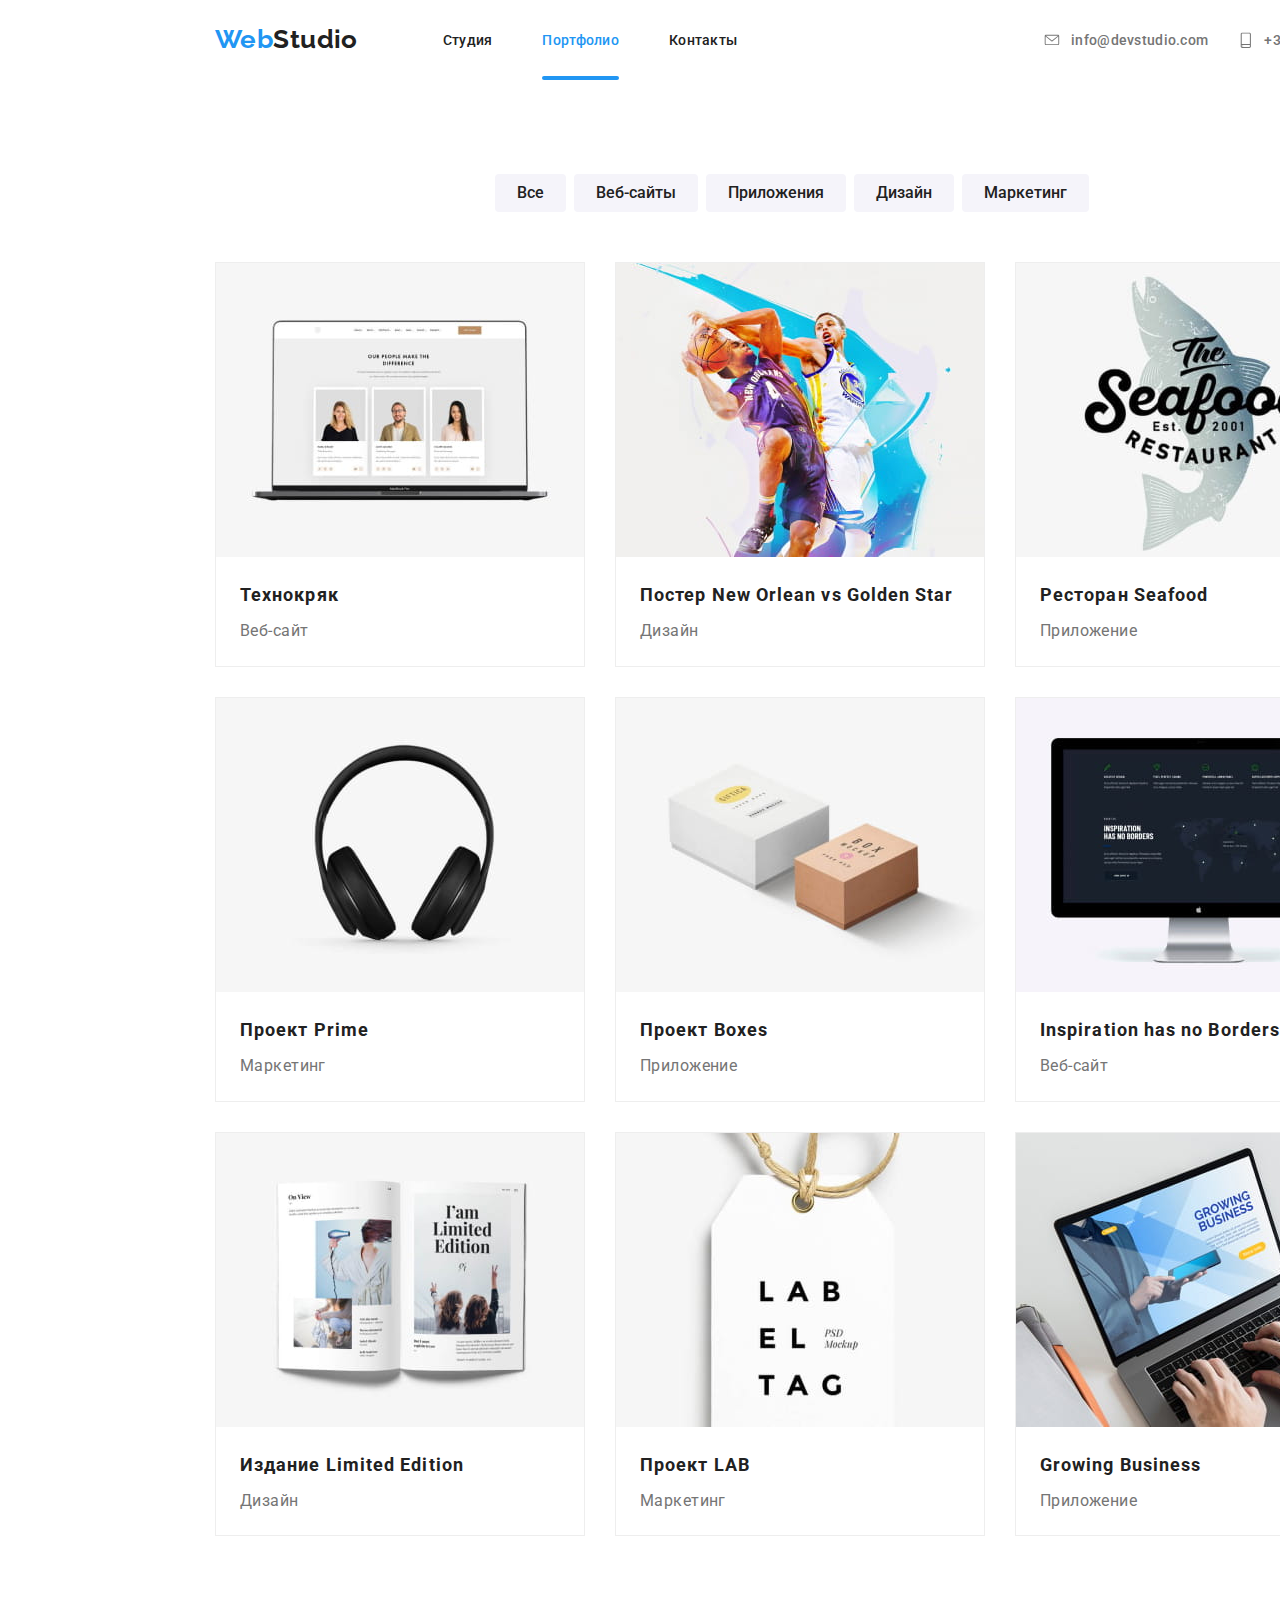
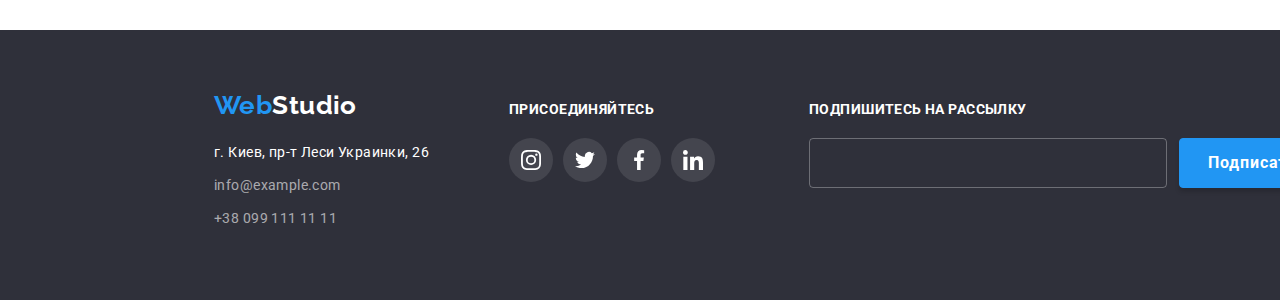
==== portfolio.html @ ddf5b438 "Create files" ====
<!DOCTYPE html>
<html lang="ru">
  
  <head>
    <meta charset="UTF-8" />
    <meta name="viewport" content="width=device-width, initial-scale=1.0" />
    <meta name="description" content="Web development"/>
    <title>Портфолио</title>        
    <link href="https://fonts.googleapis.com/css2?family=Raleway:wght@400;700&family=Roboto:ital,wght@0,100;0,400;0,500;0,700;1,100;1,900&display=swap" rel="stylesheet"/> 
    <link rel="stylesheet" href="https://cdnjs.cloudflare.com/ajax/libs/modern-normalize/0.7.0/modern-normalize.min.css"/>
    <link rel="stylesheet" href="./css/styles.css"/>
  </head>
  
  <body>   
    
    <!--шапка сайта-->
    <section class="section section-bott">

      <div class="conteiner head-cont">

        <header>

          <nav class="nav-flex">
            <a href="./index.html" class="logo link"><span class="web-color">Web</span>Studio</a>
            
            <ul class="nav list">
              <li class="item"><a href="./index.html" class="nav-link link">Студия</a></li>
              <li class="item"><a href="./portfolio.html" class="nav-link link current">Портфолио</a></li>
              <li class="item"><a href="./contacts.html" class="nav-link link">Контакты</a></li>
            </ul>
            
            <ul class="auth list">     

              <li class="item">                       
                <a href="mailto:info@devstudio.com" class="auth-link link">
                  <svg class="icon-envelope" width="18px" height="16px">
                    <use href="./images/sprite.svg#icon-envelope"></use>
                  </svg> 
                  info@devstudio.com
                </a>
              </li>
  
              <li class="item">                   
                <a href="tel:380961111111" class="auth-link link">
                  <svg class="icon-smartphone" width="16px" height="16px">
                    <use href="./images/sprite.svg#icon-smartphone"></use>
                  </svg> 
                  +38 096 111 11 11
                </a>
              </li>

            </ul>

          </nav>

        </header>

      </div>     
       
    </section>

    <!--main-->
    <main>

      <!--секция Наши работы-->
      <section class="section section-top">

        <div class="conteiner">

          <h1 class="is-hidden">Портфолио</h1>

          <ul class="list menu">
            <li class="menu-item"><button type="button" class="real-button"> Все</button></li> 
            <li class="menu-item"><button type="button" class="real-button"> Веб-сайты</button></li>
            <li class="menu-item"><button type="button" class="real-button"> Приложения</button></li>
            <li class="menu-item"><button type="button" class="real-button"> Дизайн</button></li>
            <li class="menu-item"><button type="button" class="real-button"> Маркетинг</button></li>
          </ul>

          <ul class="work list">
            
            <li class="work-item ">              
              <a href="" class="link">
                <div class="work-img tehno">
                  <div class="backdrop">                  
                    <p class="work-text">Технокряк это современная площадка распространения коронавируса. Компании используют эту платформу для цифрового шпионажа и атак на защищённые сервера конкурентов.</p>              
                  </div> 
                </div>                
                <h2 class="work-title">Технокряк</h2>
                <p class="work-type">Веб-сайт</p>                               
              </a>     
            </li>                       

            <li class="work-item">
              <a href="" class="link">
                <div class="work-img poster">
                  <div class="backdrop ">
                    <p class="work-text">Технокряк это современная площадка распространения коронавируса. Компании используют эту платформу для цифрового шпионажа и атак на защищённые сервера конкурентов.</p>
                  </div> 
                </div>               
                <h2 class="work-title">Постер <span lang="en">New Orlean vs Golden Star</span> </h2>
                <p class="work-type">Дизайн</p>  
              </a>
            </li>

            <li class="work-item">
              <a href="" class="link">
                <div class="work-img seafood">
                  <div class="backdrop">                  
                    <p class="work-text">Технокряк это современная площадка распространения коронавируса. Компании используют эту платформу для цифрового шпионажа и атак на защищённые сервера конкурентов.</p>
                  </div>
                </div>
                <h2 class="work-title">Ресторан <span lang="en">Seafood</span> </h2>
                <p class="work-type">Приложение</p>                
              </a>
            </li>

            <li class="work-item">
              <a href="" class="link">
                <div class="work-img headphones">
                  <div class="backdrop">
                    <p class="work-text">Технокряк это современная площадка распространения коронавируса. Компании используют эту платформу для цифрового шпионажа и атак на защищённые сервера конкурентов.</p>                                   
                  </div>
                </div>
                <h2 class="work-title">Проект <span lang="en">Prime</span> </h2>
                <p class="work-type">Маркетинг</p>                
              </a>
            </li>

            <li class="work-item">
              <a href="" class="link">
                <div class="work-img boxes">
                  <div class="backdrop">
                    <p class="work-text">Технокряк это современная площадка распространения коронавируса. Компании используют эту платформу для цифрового шпионажа и атак на защищённые сервера конкурентов.</p>
                  </div> 
                </div>
                <h2 class="work-title">Проект <span lang="en">Boxes</span> </h2>
                <p class="work-type">Приложение</p> 
              </a>
            </li>

            <li class="work-item">
              <a href="" class="link">
                <div class="work-img monitor">
                  <div class="backdrop">                  
                    <p class="work-text">Технокряк это современная площадка распространения коронавируса. Компании используют эту платформу для цифрового шпионажа и атак на защищённые сервера конкурентов.</p>
                  </div> 
                </div>
                <h2 lang="en" class="work-title">Inspiration has no Borders</h2>
                <p class="work-type">Веб-сайт</p>     
              </a>
            </li>

            <li class="work-item">
              <a href="" class="link">
                <div class="work-img magazine">
                  <div class="backdrop">                  
                    <p class="work-text">Технокряк это современная площадка распространения коронавируса. Компании используют эту платформу для цифрового шпионажа и атак на защищённые сервера конкурентов.</p>
                  </div> 
                </div>
                <h2 class="work-title">Издание <span lang="en">Limited Edition</span> </h2>
                <p class="work-type">Дизайн</p>                
              </a>
            </li>

            <li class="work-item">
              <a href="" class="link">
                <div class="work-img label">
                  <div class="backdrop">                  
                    <p class="work-text">Технокряк это современная площадка распространения коронавируса. Компании используют эту платформу для цифрового шпионажа и атак на защищённые сервера конкурентов.</p>
                  </div>
                </div>
                <h2 class="work-title">Проект <span lang="en">LAB</span> </h2>
                <p class="work-type">Маркетинг</p>                
              </a>
            </li>

            <li class="work-item">
              <a href="" class="link">
                <div class="work-img growing">
                  <div class="backdrop">                  
                    <p class="work-text">Технокряк это современная площадка распространения коронавируса. Компании используют эту платформу для цифрового шпионажа и атак на защищённые сервера конкурентов.</p>
                  </div>
                </div>
                <h2 lang="en" class="work-title">Growing Business</h2>
                <p class="work-type">Приложение</p>             
              </a>
            </li>

          </ul>

        </div>

      </section>

    </main>

    <!--Footer-->

    <section class="section section-footer">

      <div class="conteiner head-cont"> 

        <footer class="foot">

          <div class="logo-addr">
            <a href="./index.html" class="logo link"><span class="web-color">Web</span>Studio</a>
  
            <address> 
              <span class="addr">г. Киев, пр-т Леси Украинки, 26</span> <br>
              <a href="mailto:info@example.com" class="link">info@example.com</a> <br />
              <a href="tel:380991111111" class="link">+38 099 111 11 11</a>
            </address> 
          </div>
  
          <div>
            <b class="action-title">Присоединяйтесь</b>
            <!--нужно прописать ссылки переходов на соц. сети студии-->       
            <ul class="join list">         
              <li class="join-item">
                <a href="" class="social link" aria-label="ссылка на Instagram">
                  <svg width="20px" height="20px">                    
                    <use href="./images/sprite.svg#icon-instagram1"></use>                    
                  </svg>
                </a>
              </li>
              <li class="join-item">
                <a href="" class="link social" aria-label="ссылка на Twitter">
                  <svg width="20px" height="20px">                    
                    <use href="./images/sprite.svg#icon-twitter1"></use>                    
                  </svg>
                </a>
              </li>
              <li class="join-item">
                <a href="" class="link social" aria-label="ссылка на Facebook">
                  <svg width="20px" height="20px">                    
                    <use href="./images/sprite.svg#icon-facebook1"></use>                    
                  </svg>
                </a>
              </li>
              <li class="join-item">
                <a href="" class="link social" aria-label="ссылка на Linkedin">
                  <svg width="20px" height="20px">                    
                    <use href="./images/sprite.svg#icon-linkedin1"></use>                    
                  </svg>
                </a>
              </li>
            </ul>
          </div>
  
          <div class="sign">
            <b class="action-title">Подпишитесь на рассылку</b>
            <!--форма заполнения мейла-->            
            <div class="form-style">
              <span class="form"></span>
              <a href="" class="button secondary">Подписаться
                <svg class="button-plane" width="24px" height="24px">
                  <use href="./images/sprite.svg#icon-plane"></use>
                </svg>                
              </a>
            </div>
            
          </div>
  
        </footer>

      </div>      

    </section>

    <script src="./js/modal.js"></script>   
    </body>
  
  </html>
---- css/styles.css ----
/* цвет основного фона #FFFFFF */
/* вторичный цвет фона #F5F4FA */

/* цвет основного текста #757575 */
/* вторичный цвет текста #212121 */

/* белый #FFFFFF */
/* акцент #2196F3 */

:root {
    --primary-white-color: #FFFFFF;
    --secondary-bg-color: #F5F4FA;
    --bg-color: #2F303A;
    --title-text-color: #212121;
    --primary-text-color: #757575;
    --accent-color: #2196F3;
    --border-color: #AFB1B8;
    --cubic: cubic-bezier(0.4, 0, 0.2, 1);
}

/* подключен modern-normalize.css */
/* html {
    box-sizing: border-box;    
}

*, 
*::before, 
*::after {
    box-sizing: inherit;
} */

body {
    margin: 0;   

    background-color: var(--primary-white-color);
    color: var(--primary-text-color);

    font-family: Roboto, sans-serif;
    font-size: 14px;
    line-height: 1.7;
    letter-spacing: 0.03em;

    /* outline: 1px solid orange; */
}

/* Утилиты: сброс стилей */
.list {
    padding: 0;
    margin: 0;

    list-style: none;    
}

.link {
    text-decoration-line: none;    
}

.is-hidden {
    /* display: none; */
    position: absolute;
    width: 1px;
    height: 1px;
    margin: -1px;
    border: 0;
    padding: 0;
    clip: rect(0 0 0 0);
    overflow: hidden;
}

.size {
    padding: 0;
    margin: 0;
}

/* section */
.section {
    min-width: 1600px;
    margin-top: 0;
    margin-bottom: 0;

    padding-bottom: 94px; 
    
    margin-left: auto;
    margin-right: auto;
     
    /* background-color: lightblue; */
}

.section-bott {
    padding-bottom: 0; 
}

.section-top {
    padding-top: 94px;
}

.section .section-title {     
    margin-top: 0;
    margin-left: auto;
    margin-right: auto;
    margin-bottom: 50px;
       
    color: var(--title-text-color);

    font-weight: 700;
    font-size: 36px;
    line-height: 1.17;
    text-align: center;      
}

.conteiner {    
    margin-top: 0;
    margin-bottom: 0;
    margin-left: auto;
    margin-right: auto;  
   
    /* padding-left: 20px;
    padding-right: 20px; */
     
    width: 1170px;
    
    /* outline: 1px solid crimson; */
}

.head-cont {
    width: 1600px;
}

/* шапка сайта */

/* логотип */

.logo {
    color: var(--title-text-color);
    font-family: Raleway, sans-serif;
  
    font-weight: 700;
    font-size: 26px;
    line-height: 1.2;    
    /* cursor: pointer; */
}
.web-color {
    color: var(--accent-color);
}

/* .logo:hover,
.logo:focus {
    color: var(--accent-color);
} */

/* навигация nav */

.nav-flex {
    display: flex;
    
    margin-left: 215px;
    margin-right: 215px;

    align-items: center;
}

.nav {
    display: flex;  
    margin-left: 85px;  
}

.nav .item + .item {
    margin-left: 50px;
}

.nav .nav-link {
    display: block;     
    padding-top: 32px;
    padding-bottom: 32px;

    font-weight: 500;    
    line-height: 1.143;
    letter-spacing: 0.02em;

    color: var(--title-text-color);
    transition: color 250ms var(--cubic);

    /* cursor: pointer; */

    /* background: #2196F3; */
}

.nav .nav-link:hover, 
.nav .nav-link:focus {
    color: var(--accent-color);
}

.nav .nav-link.current {
    position: relative;

    color: var(--accent-color);
}

.nav-link.current::after {    
    position: absolute;
    content: "";
    
    bottom: 0;
    left: 0;
    
    width: 100%;
    height: 4px;
    background: var(--accent-color);
    border-radius: 2px;
}

/* навигация nav */

.auth {
    display: flex;    
    margin-left: auto;
}

.auth .item + .item {
    margin-left: 30px;
}

.auth .auth-link {
    display: inline-flex;  
    padding-top: 32px;
    padding-bottom: 32px;

    font-weight: 500;    
    line-height: 1.142;
    letter-spacing: 0.02em;

    align-items: center;
    color: var(--primary-text-color);
    transition: color 250ms var(--cubic);

    /* cursor: pointer; */
}

.auth .auth-link:hover, 
.auth .auth-link:focus {
    color: var(--accent-color);
}

/* оформление через before */

/* .auth .auth-link::before {        
    content: "";   
 
    margin-right: 10px;     */
    /* background-color: red; */
    /* background-size: contain;
    background-repeat: no-repeat;
    background-position: center;   
} */
 
/* .auth .envelope::before {
    background-image: url(../images/envelope.svg);
    width: 16px;
    height: 11.2px;
} */

/* .auth .smartphone::before {
    background-image: url(../images/smartphone.svg);
    width: 10px;
    height: 14.94px;
} */

.icon-envelope,
.icon-smartphone {
    margin-right: 10px;
    padding: 0;

    fill: currentColor;
    /* fill="#757575" */       
}

.icon-envelope:hover,
.icon-envelope:focus
.icon-smartphone:hover,
.icon-smartphone:focus {
    fill: var(--accent-color);    
}

/* main */

/* hero  оформляем потом */
.hero {
    margin-top: 0;
    margin-bottom: 94px;   
    margin-left: auto;
    margin-right: auto;

    max-width: 1600px;
    /* height: 600px;  */
    
    text-align: center;

    /* outline: 1px solid crimson; */
}

.overlay {
    margin-top: 0;
    margin-bottom: 0px;   
    margin-left: auto;
    margin-right: auto;

    max-width: 1600px;
    height: 600px; 
    
    background: var(--secondary-bg-color);
    background-image: 
    linear-gradient(to right, rgba(47, 48, 58, 0.8), rgba(47, 48, 58, 0.8)),
    url("../images/header.jpg");
    background-position: center;
    background-repeat: no-repeat;
    background-size: cover;
}

.hero-title {
    display: inline-block;
    margin: 200px 452px 30px 452px;
       
    width: 696px;
       
    /* заменить цвет после фона */
    color: var(--primary-white-color);

    font-family: Roboto, sans-serif;
    font-weight: 900;
    font-size: 44px;
    line-height: 1.36;    
    text-align: center;
    letter-spacing: 0.06em;
    text-transform: uppercase;
}

/* закос ссылки под button */

.button {
    display: inline-flex;    

    min-width: 200px;  
   
    border: 1px solid transparent;
    border-color: var(--accent-color);   
    border-radius: 4px;     
    
    background-color: var(--accent-color);
    box-shadow: 0px 4px 4px rgba(0, 0, 0, 0.15);
    color: var(--primary-white-color);    
    
    font-weight: 700;
    font-size: 16px;
    line-height: 1,88;    
    letter-spacing: 0.06em;

    text-decoration: none;
    text-align: center;
    justify-content: center;

    cursor: pointer;
    transition: border-color 250ms var(--cubic);
}

.button:hover,
.button:focus {
    border-color: var(--primary-white-color);
}

.button.primary {    
    padding: 10px 30px;
    margin-bottom: 200px;    
}

.button.secondary {      
    padding: 10px;
    margin-bottom: 94px;    
}

/* значок в кнопке хедера */
/* .item.button-icon::before {
    display: f;
    
    height: 13px;
    width: 13px;
           
    margin-right: 10px;
    vertical-align: middle;

    background-color: var(--accent-color);
} */

/* 2nd section Features of work */

.features {
    display: flex;
    flex-wrap: wrap;
}

.features .features-item {      
    width: calc((100% - 3 * 30px) / 4);

    margin-top: 0;
    margin-bottom: 0;    
    margin-right: 30px;
}

.features .features-item:last-child {
    margin-right: 0;
}

.features .title {    
    margin-top: 0;
    margin-bottom: 10px;
    
    font-weight: 700;    
    line-height: 1.14;  
    
    color: var(--title-text-color);
     
    text-transform: uppercase;
}

/* первый вариант - на удаление */
.features .features-img {  
   
    width: 270px;
    height: 120px;

    border: 1px solid var(--secondary-bg-color);
    border-radius: 4px;
    background: var(--secondary-bg-color);

    padding: 25px 102.34px;
    margin-bottom: 30px;    
}


/* второй вариант через before - на удаление */

/* .features-item::before {
    display: block;
    content: "";    
    
    margin-bottom: 30px;

    height: 120px;
    border: 1px solid var(--secondary-bg-color);
    border-radius: 4px;
    background: var(--secondary-bg-color);
    
    background-size: 70px;
    background-repeat: no-repeat;
    background-position: center;
} */

/* .features-item.antenna::before {
    background-image: url(../images/antenna1.svg);   
} */

.features-item.clock::before {
    background-image: url(../images/clock1.svg);
}

.features-item.diagram::before {
    background-image: url(../images/diagram1.svg);
}

.features-item.astronaut::before {
    background-image: url(../images/astronaut1.svg);
}

/* .features .features-item:hover {
    background-color: var(--accent-color);
} */

/* 3d section What are we doing */

/* доработать наложение заголовков на картинки */

.scope {
    display: flex;
    flex-wrap: wrap;    
}

.scope .scope-item {
    display: flex;
    position: relative;
    /* width: 370px;     */
    width: calc((100% - 60px) / 3);
   
    margin-right: 30px;
    margin-bottom: 30px;
    
    /* background: coral; */
}

.scope .scope-item:nth-child(3n) {
    margin-right: 0;
}

.scope .scope-item:nth-last-child(-n + 3) {
    margin-bottom: 0;
}

/* доработать отступы */
.scope-item .scope-title {
    display: flex;
    position: absolute;
    left: 0;
    bottom: 0;   

    margin: 0;
    padding-top: 27px;
    padding-bottom: 27px;    
    width: 370px;
    justify-content: center;
    /* height: 70px;  */
        
    background-color: rgba(47, 48, 58, 0.8);
    
    color: var(--primary-white-color);

    font-weight: 700;    
    line-height: 1.14;    
    text-transform: uppercase;   
}

 /* transform: translate(-10% -10%); */

/* 4d section Our team */

.team-section {
    padding-top: 94px;
    padding-bottom: 94px;
  
    background-color: var(--secondary-bg-color);
}

.team {
    display: flex;
    flex-wrap: wrap;
}

.team .team-item {   
    width: calc((100% - 90px) / 4);
   
    margin-right: 30px;
    margin-bottom: 30px;
    
    background: var(--primary-white-color);
    box-shadow: 0px 1px 3px rgba(0, 0, 0, 0.12), 0px 1px 1px rgba(0, 0, 0, 0.14), 0px 2px 1px rgba(0, 0, 0, 0.2);
    border-radius: 0px 0px 4px 4px;
    /* background: orange; */
}

.team .team-item:nth-child(4n) {
    margin-right: 0;
}

.team .team-item:nth-last-child(-n + 4) {
    margin-bottom: 0;
}

.team-photo {
    display: inline-block;
    margin-top: 0;
    margin-bottom: 30px;
}

.team .title {
    display: block;
    margin-top: 0;
    margin-bottom: 10px;

    color: var(--title-text-color);

    font-weight: 500;
    font-size: 16px;
    line-height: 1.2;
    text-align: center;
}

.team .profession {
    display: block;
    margin-top: 0;
    margin-bottom: 16px;

    color: var(--primary-text-color);
    
    font-size: 16px;
    line-height: 1.2;
    text-align: center;
}

.team .social {
    display: flex;
    flex-wrap: wrap;

    margin-left: 32px;
    margin-right: 32px;
    margin-bottom: 24px;
}

.team .social-item {
    width: calc((100% - 30px) / 4);
    /* height: 44px; */

    margin-right: 10px;    
        
    text-align: center;
    /* background: teal; */
}

.team .social-item:nth-child(4n) {
    margin-right: 0;
}

/* .team .social-item:nth-last-child(-n + 4) {
    margin-bottom: 0;
} */

/* замена на значки соц сетей*/

/* .team .social-link {   
    font-size: 8px;     
    color: var(--primary-text-color);
        
    text-decoration-line: none;    
} */

.team .social-link {
    display: block;
    /* content: "";  */
    
    padding: 11px;
    
    width: 44px;
    height: 44px;
    /* border: 1px solid var(--secondary-bg-color); */
    border-radius: 50%;
    background-color: var(--primary-white-color);
    
    /* background-size: 20px; */
    background-repeat: no-repeat;
    background-position: center;  
   
    fill: #afb1b8;
    
    transition: fill 250ms var(--cubic), background-color 250ms var(--cubic);

    /* cursor: pointer; */
}

.team .social-link:hover, 
.team .social-link:focus {
    background-color: var(--accent-color);    
    fill: var(--primary-white-color);
}

/* сделано через беграунд - на удаление */
/* .social-link.instagram {
    background-image: url(../images/instagram1.svg);   
} */

/* .social-link.twitter {
    background-image: url(../images/twitter1.svg);
} */

/* .social-link.facebook {
    background-image: url(../images/facebook1.svg);
} */

/* .social-link.linkedin {
    background-image: url(../images/linkedin1.svg);
} */

/* 5d section Clients */
/* НЕ РАБОТАЕТ ХОВЕР */

.clients {
    display: flex;
    flex-wrap: wrap;
}

.clients .clients-item {
    width: calc((100% - 150px) / 6);
    height: 90px;

    margin-right: auto;
    margin-left: auto;

    /* border: 1px solid #AFB1B8; */
    /* border-radius: 4px; */
    
    /* text-align: center; */
    /* background: teal; */
}

.clients .clients-item:nth-child(6n) {
    margin-right: 0;
}

.clients .clients-item:nth-last-child(-n + 6) {
    margin-bottom: 0;
}

.client-logo {
    display: block;
    width: 170px;
    height: 90px;

    padding-top: 22px;
    padding-bottom: 22px;
    
    /* text-align: center;     */
    
    border: 1px solid var(--border-color);
    border-radius: 4px;

    fill: #afb1b8;
    transition: border-color 250ms var(--cubic), fill 250ms var(--cubic);

    /* cursor: pointer; */
}

.client-logo:hover,
.client-logo:focus {
    fill: var(--accent-color);
    border-color: var(--accent-color);
}

.svg-size {
    padding: 5px;    
}

/* footer */

.section-footer {   
    padding-top: 0;
    padding-bottom: 0;

    background-color: #2F303A;
}

.foot {
    display: flex;

    color: var(--primary-white-color);
}

.logo-addr {
    display: block;
   
    margin-top: 60px;
    margin-bottom: 60px;
    margin-left: 214px;
    margin-right: 80px;
}

.logo-addr .logo {
    display: inline-block;
    margin-top: 0;
    margin-bottom: 20px;

    color: var(--primary-white-color);
}

.addr {
    display: inline-block;
    margin-top: 0;
    margin-bottom: 9px;
    font-style: normal;
    /* text-decoration: none;     */
}

address > a {
    display: inline-block;
    margin-top: 0;
    margin-bottom: 9px;
    color: rgba(255, 255, 255, 0.6);
    font-style: normal;
}

.action-title {
    display: block;
    margin-top: 72px;
    margin-bottom: 20px;
    /* margin-right: 152px; */

    font-weight: 700;    
    line-height: 1.14;    
    text-transform: uppercase;
}

.join {
    display: flex;
    flex-wrap: wrap;
    
    margin-right: 94px;
}

.join .join-item {
    width: calc((100% - 30px) / 4);
    
    margin-right: 10px;
    
    text-align: center;
    color: var(--primary-white-color);
    /* background: teal; */
}

.join .join-item:nth-child(4n) {
    margin-right: 0;
}

.join .join-item:nth-last-child(-n + 4) {
    margin-bottom: 0;
}

/* .join .join-item:hover,
.join .join-item:focus {
    color: var(--accent-color);
} */

/* .join .social::before {
    display: block;
    content: ""; 
     */
    /* margin-bottom: 24px; */
    /* width: 44px;
    height: 44px;
    border-radius: 50%;
    background: rgba(255, 255, 255, 0.1);
    
    background-size: 20px;
    background-repeat: no-repeat;
    background-position: center;
} */

/* .social.instagram::before {
    background-image: url(../images/instagram2.svg);   
} */

/* .social.twitter::before {
    background-image: url(../images/twitter2.svg);
} */

/* .social.facebook::before {
    background-image: url(../images/facebook2.svg);  
    background-size: 10px;  
} */

/* .social.linkedin::before {
    background-image: url(../images/linkedin2.svg);
} */

.join .social {
    display: block;
      
    width: 44px;
    height: 44px;   
      
    padding: 12px;
    
    border-radius: 50%;
    background: rgba(255, 255, 255, 0.1);    
    
    background-repeat: no-repeat;
    background-position: center;  
   
    fill: var(--primary-white-color);
    transition: background-color 250ms var(--cubic);

    /* cursor: pointer; */
}

.join .social:hover, 
.join .social:focus {
    background: var(--accent-color);      
}

/* .action-link a {
    color: var(--primary-white-color);
} */

/* .action-link a:hover,
.action-link a:focus {
    color: var(--accent-color);
} */

.form-style {
    display: flex;
}

.sign .form {
    display: block;
    width: 358px;
    height: 50px;
    border: 1px solid rgba(255, 255, 255, 0.3);
    border-radius: 4px;

    margin-top: 0;
    margin-bottom: 94px;
    margin-right: 12px;

}

.button-plane {    
    margin-left: 10px;
    fill: var(--primary-white-color);
}

/* старница Портфолио */

/* секция Наши работы */

.menu {
    display: flex;
    flex-wrap: wrap;

    margin-left: 280px;
    margin-right: 279px;
    margin-bottom: 50px;

    align-items: center;
}

.menu .menu-item {
    /* width: calc((100% - 32px) / 5); */

    padding: 0;
    margin-right: 8px;
    margin-bottom: 8px;
    /* background: coral; */

    text-align: center;
}

.menu .menu-item:nth-child(5n) {
    margin-right: 0;
}

.menu .menu-item:nth-last-child(-n + 5) {
    margin-bottom: 0;
}

.real-button {
    /* margin: 8px; */
    padding: 6px 22px 6px 22px; 
    border: none;
   
    background-color: var(--secondary-bg-color);
    color: var(--title-text-color);
    border-radius: 4px;
        
    font-weight: 500;
    font-size: 16px;
    line-height: 1.62;
    /* text-align: center; */
    
    /* background: teal; */
    box-shadow: none; 

    cursor: pointer;
    transition: background-color 250ms var(--cubic), color 250ms var(--cubic),
    box-shadow 250ms var(--cubic);
}

.real-button:hover,
.real-button:focus {
    background-color: var(--accent-color);
    color: var(--primary-white-color);

    box-shadow: 0px 3px 1px rgba(0, 0, 0, 0.1), 0px 1px 2px rgba(0, 0, 0, 0.08), 0px 2px 2px rgba(0, 0, 0, 0.12);
}

.work {
    display: flex;
    flex-wrap: wrap;
}

.work .work-item {  
    width: calc((100% - 60px) / 3);
    margin-right: 30px;
    margin-bottom: 30px;

    background: var(--primary-white-color);
    border: 1px solid #EEEEEE;
    /* background: coral; */

    /* cursor: pointer; */
    overflow: hidden;

    box-shadow: none;
    transition: box-shadow 250ms var(--cubic);
}

.work .work-item:nth-child(3n) {
    margin-right: 0;
}

.work .work-item:nth-last-child(-n + 3) {
    margin-bottom: 0;
}

.work-item:hover,
.work-item:focus {
    box-shadow: 0px 1px 1px rgba(0, 0, 0, 0.12), 0px 4px 4px rgba(0, 0, 0, 0.06), 1px 4px 6px rgba(0, 0, 0, 0.16);
}

/* альтернатива */
/* .work .work-item:not(:nth-child(3n)) {
    margin-right: 30px;   
} */

/* .work .work-item:not(:nth-last-child(-n + 3)) {
    margin-bottom: 30px;
} */

.work-img {
    position: relative;
    display: block;
    margin-top: 0;    

    overflow: hidden;
}

.work-img::before {
    display: block;
    content: "";       
   
    height: 294px;    
   
    background-repeat: no-repeat;
    background-position: center;      
}

.work-img.tehno::before {
    background-image: url(../images/tehno.jpg);   
}

.work-img.poster::before {
    background-image: url(../images/poster.jpg);   
}

.work-img.seafood::before {
    background-image: url(../images/seafood.jpg);   
}

.work-img.headphones::before {
    background-image: url(../images/headphones.jpg);   
}

.work-img.boxes::before {
    background-image: url(../images/boxes.jpg);   
}

.work-img.monitor::before {
    background-image: url(../images/monitor.jpg);   
}

.work-img.magazine::before {
    background-image: url(../images/magazine.jpg);   
}

.work-img.label::before {
    background-image: url(../images/label.jpg);   
}

.work-img.growing::before {
    background-image: url(../images/growing.jpg);   
}

.work .work-title {
    display: block;
    padding: 20px 24px 4px 24px;
    margin: 0;
    /* margin-top: 0;
    margin-bottom: 4px;
    margin-left: 24px;
    margin-right: 24px; */
    
    color: var(--title-text-color);

    font-weight: 700;
    font-size: 18px;
    line-height: 2;
    letter-spacing: 0.06em;    
}

.work .work-type {
    display: block;
    padding: 0px 24px 20px 24px;
    margin: 0;
    /* margin-top: 0;
    margin-bottom: 20px;
    margin-left: 24px;
    margin-right: 24px; */
    
    color: var(--primary-text-color);

    font-size: 16px;
    line-height: 1.8;
}

.work .work-text {   
    /* display: flex; */
    margin-top: 0;
    margin-bottom: 0;
    padding: 63px 24px;

    color: var(--primary-white-color);
    
    font-size: 18px;
    line-height: 1.5;
}

.backdrop {
    position: absolute;
    top: 0;
    left: 0;
    opacity: 0;    

    width: 100%;
    height: 295px;
    background-color: rgba(33, 150, 243, 0.9);

    transform: translateY(150%);
    transition: transform 250ms var(--cubic);   
}

/* при ховере на итем срабатывает, а при фокусе на итем нет, поэтому фокус - на ссылку */
.work-item:hover .backdrop,
.work-item a:focus .backdrop {
    opacity: 1;
    transform: translateY(0);    
}

/* .backdrop.is-hidden {
    opacity: 0;
    pointer-events: none;
} */
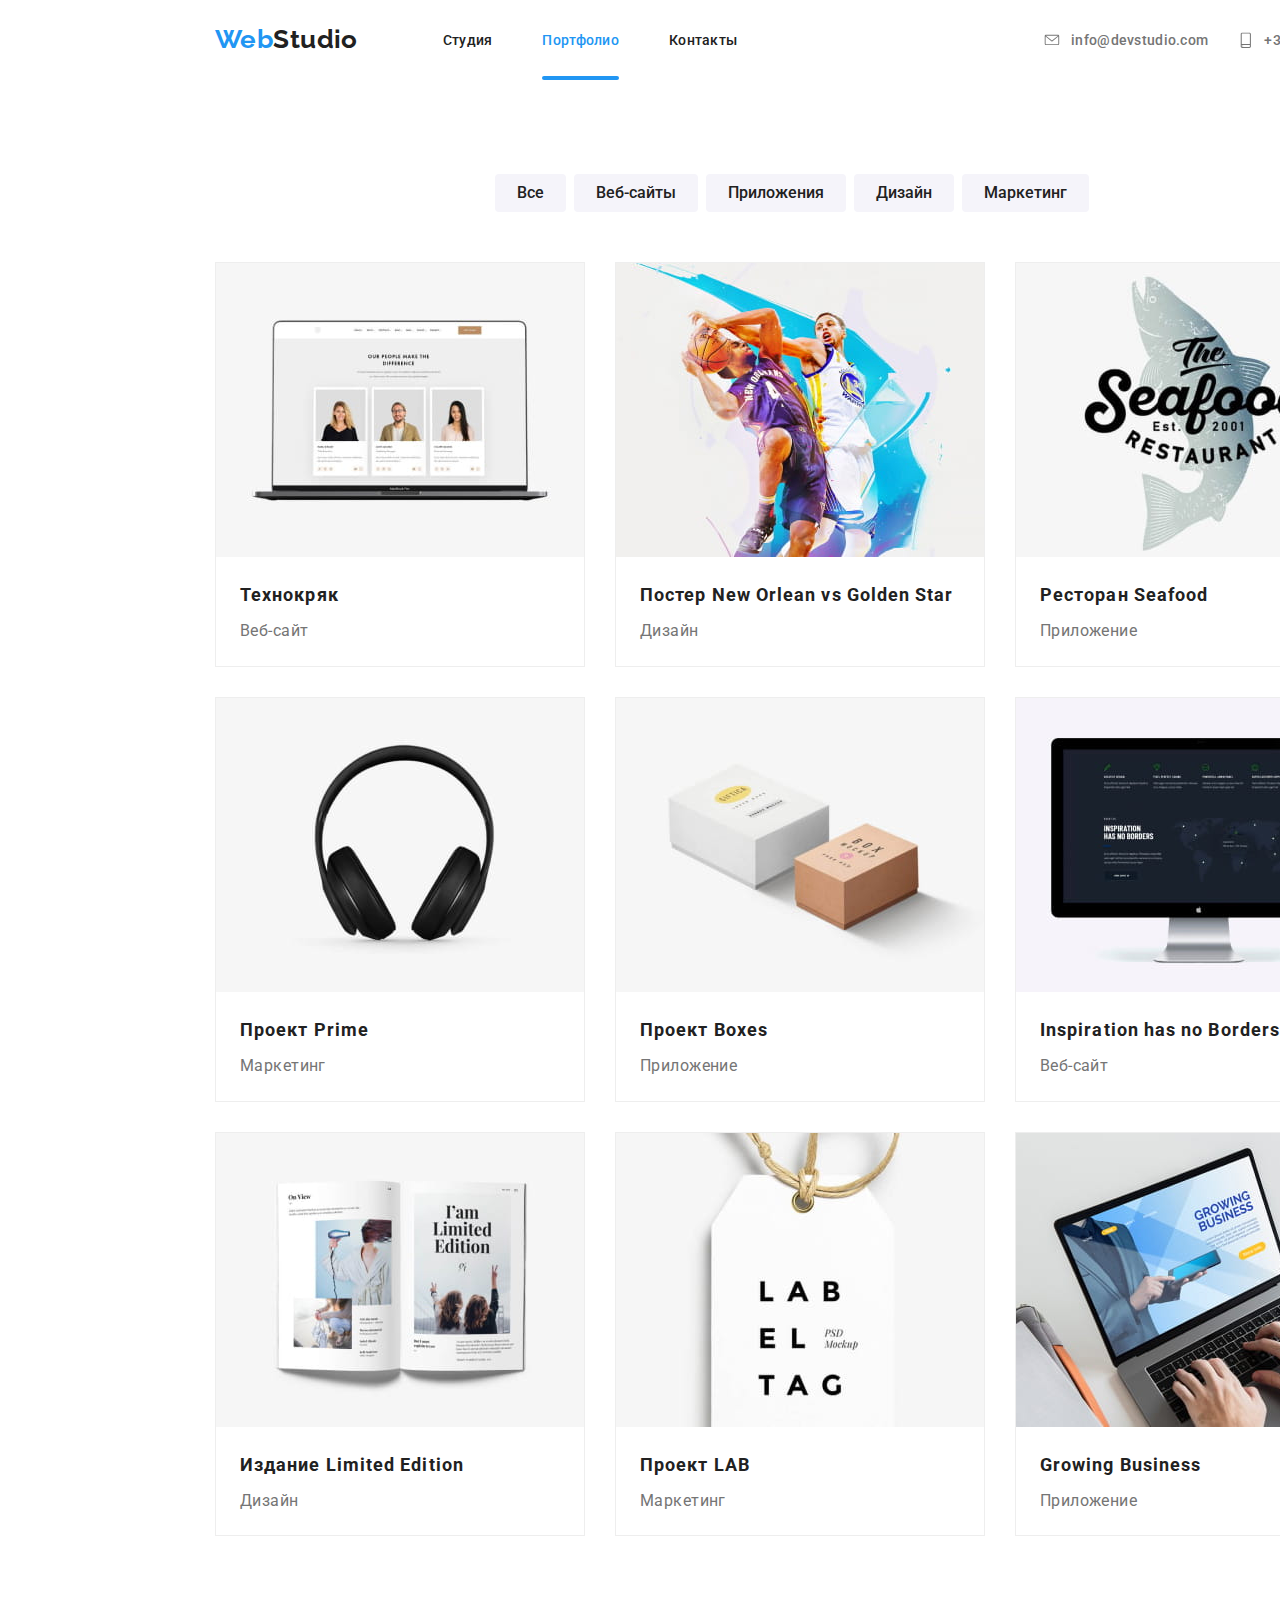
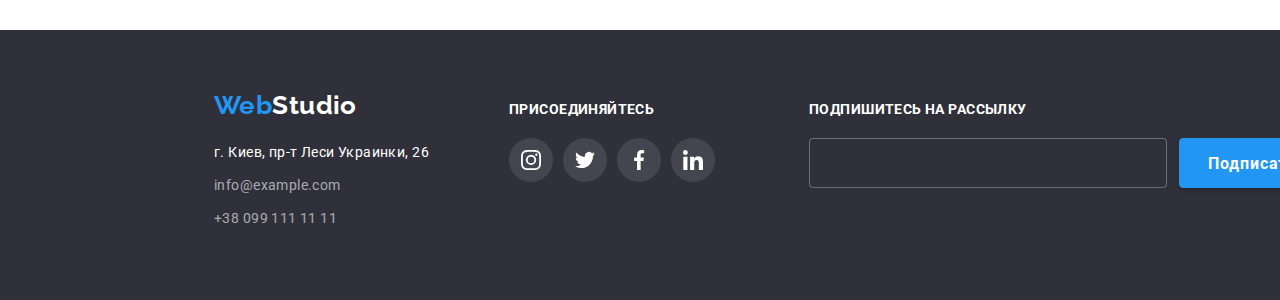
==== commit 36df6417: "Update" ====
--- a/portfolio.html
+++ b/portfolio.html
@@ -26,7 +26,7 @@
             <ul class="nav list">
               <li class="item"><a href="./index.html" class="nav-link link">Студия</a></li>
               <li class="item"><a href="./portfolio.html" class="nav-link link current">Портфолио</a></li>
-              <li class="item"><a href="./contacts.html" class="nav-link link">Контакты</a></li>
+              <li class="item"><a href="./test.html" class="nav-link link">Контакты</a></li>
             </ul>
             
             <ul class="auth list">     
@@ -82,7 +82,7 @@
             <li class="work-item ">              
               <a href="" class="link">
                 <div class="work-img tehno">
-                  <div class="backdrop">                  
+                  <div class="splash">                  
                     <p class="work-text">Технокряк это современная площадка распространения коронавируса. Компании используют эту платформу для цифрового шпионажа и атак на защищённые сервера конкурентов.</p>              
                   </div> 
                 </div>                
@@ -94,7 +94,7 @@
             <li class="work-item">
               <a href="" class="link">
                 <div class="work-img poster">
-                  <div class="backdrop ">
+                  <div class="splash">
                     <p class="work-text">Технокряк это современная площадка распространения коронавируса. Компании используют эту платформу для цифрового шпионажа и атак на защищённые сервера конкурентов.</p>
                   </div> 
                 </div>               
@@ -106,7 +106,7 @@
             <li class="work-item">
               <a href="" class="link">
                 <div class="work-img seafood">
-                  <div class="backdrop">                  
+                  <div class="splash">                  
                     <p class="work-text">Технокряк это современная площадка распространения коронавируса. Компании используют эту платформу для цифрового шпионажа и атак на защищённые сервера конкурентов.</p>
                   </div>
                 </div>
@@ -118,7 +118,7 @@
             <li class="work-item">
               <a href="" class="link">
                 <div class="work-img headphones">
-                  <div class="backdrop">
+                  <div class="splash">
                     <p class="work-text">Технокряк это современная площадка распространения коронавируса. Компании используют эту платформу для цифрового шпионажа и атак на защищённые сервера конкурентов.</p>                                   
                   </div>
                 </div>
@@ -130,7 +130,7 @@
             <li class="work-item">
               <a href="" class="link">
                 <div class="work-img boxes">
-                  <div class="backdrop">
+                  <div class="splash">
                     <p class="work-text">Технокряк это современная площадка распространения коронавируса. Компании используют эту платформу для цифрового шпионажа и атак на защищённые сервера конкурентов.</p>
                   </div> 
                 </div>
@@ -142,7 +142,7 @@
             <li class="work-item">
               <a href="" class="link">
                 <div class="work-img monitor">
-                  <div class="backdrop">                  
+                  <div class="splash">                  
                     <p class="work-text">Технокряк это современная площадка распространения коронавируса. Компании используют эту платформу для цифрового шпионажа и атак на защищённые сервера конкурентов.</p>
                   </div> 
                 </div>
@@ -154,7 +154,7 @@
             <li class="work-item">
               <a href="" class="link">
                 <div class="work-img magazine">
-                  <div class="backdrop">                  
+                  <div class="splash">                  
                     <p class="work-text">Технокряк это современная площадка распространения коронавируса. Компании используют эту платформу для цифрового шпионажа и атак на защищённые сервера конкурентов.</p>
                   </div> 
                 </div>
@@ -166,7 +166,7 @@
             <li class="work-item">
               <a href="" class="link">
                 <div class="work-img label">
-                  <div class="backdrop">                  
+                  <div class="splash">                  
                     <p class="work-text">Технокряк это современная площадка распространения коронавируса. Компании используют эту платформу для цифрового шпионажа и атак на защищённые сервера конкурентов.</p>
                   </div>
                 </div>
@@ -178,7 +178,7 @@
             <li class="work-item">
               <a href="" class="link">
                 <div class="work-img growing">
-                  <div class="backdrop">                  
+                  <div class="splash">                  
                     <p class="work-text">Технокряк это современная площадка распространения коронавируса. Компании используют эту платформу для цифрового шпионажа и атак на защищённые сервера конкурентов.</p>
                   </div>
                 </div>
@@ -252,7 +252,7 @@
             <b class="action-title">Подпишитесь на рассылку</b>
             <!--форма заполнения мейла-->            
             <div class="form-style">
-              <span class="form"></span>
+              <span class="form-sign"></span>
               <a href="" class="button secondary">Подписаться
                 <svg class="button-plane" width="24px" height="24px">
                   <use href="./images/sprite.svg#icon-plane"></use>
--- a/css/styles.css
+++ b/css/styles.css
@@ -314,6 +314,7 @@
     background-position: center;
     background-repeat: no-repeat;
     background-size: cover;
+    /* z-index: 1; */
 }
 
 .hero-title {
@@ -339,7 +340,10 @@
 .button {
     display: inline-flex;    
 
+    /* padding: 0;
+    margin: 0; */
     min-width: 200px;  
+    /* height: 50px; */
    
     border: 1px solid transparent;
     border-color: var(--accent-color);   
@@ -351,24 +355,27 @@
     
     font-weight: 700;
     font-size: 16px;
-    line-height: 1,88;    
+    line-height: 1,87;    
     letter-spacing: 0.06em;
 
     text-decoration: none;
     text-align: center;
+    align-items: center;
     justify-content: center;
 
     cursor: pointer;
-    transition: border-color 250ms var(--cubic);
+    
+    transition: background-color 250ms var(--cubic), box-shadow 250ms var(--cubic);
 }
 
 .button:hover,
-.button:focus {
-    border-color: var(--primary-white-color);
+.button:focus {    
+    background-color: #188CE8;
+    box-shadow: 0px 4px 4px rgba(0, 0, 0, 0.15);
 }
 
 .button.primary {    
-    padding: 10px 30px;
+    padding: 15px 30px;
     margin-bottom: 200px;    
 }
 
@@ -402,7 +409,7 @@
 
     margin-top: 0;
     margin-bottom: 0;    
-    margin-right: 30px;
+    margin-right: 30px;    
 }
 
 .features .features-item:last-child {
@@ -493,6 +500,7 @@
     margin-bottom: 30px;
     
     /* background: coral; */
+    z-index: 1;
 }
 
 .scope .scope-item:nth-child(3n) {
@@ -523,7 +531,8 @@
 
     font-weight: 700;    
     line-height: 1.14;    
-    text-transform: uppercase;   
+    text-transform: uppercase;  
+    z-index: 1; 
 }
 
  /* transform: translate(-10% -10%); */
@@ -893,7 +902,7 @@
     display: flex;
 }
 
-.sign .form {
+.sign .form-sign {
     display: block;
     width: 358px;
     height: 50px;
@@ -1116,7 +1125,7 @@
     line-height: 1.5;
 }
 
-.backdrop {
+.splash {
     position: absolute;
     top: 0;
     left: 0;
@@ -1131,15 +1140,183 @@
 }
 
 /* при ховере на итем срабатывает, а при фокусе на итем нет, поэтому фокус - на ссылку */
-.work-item:hover .backdrop,
-.work-item a:focus .backdrop {
+.work-item:hover .splash,
+.work-item a:focus .splash {
     opacity: 1;
     transform: translateY(0);    
 }
 
-/* .backdrop.is-hidden {
+.backdrop {    
+    position: fixed;
+    top: 0;
+    left: 0;
+
+    width: 100%;
+    height: 100%;
+
+    background-color:rgba(0, 0, 0, 0.2);
+    z-index: 2;
+}
+
+.backdrop.is-hidden {
     opacity: 0;
     pointer-events: none;
-} */
-
-
+}
+
+.modal {
+    position: absolute;
+    top: calc(50% + 15px);
+    left: 50%;
+    transform: translate(-50%, -50%);
+
+    width: 528px;
+    height: 581px;
+    padding: 40px;
+
+    box-shadow: 0px 1px 3px rgba(0, 0, 0, 0.12), 0px 1px 1px rgba(0, 0, 0, 0.14), 0px 2px 1px rgba(0, 0, 0, 0.2);
+    border-radius: 4px;
+
+    background-color: #fff;
+    z-index: 2;
+}
+
+.modal-title {
+    padding: 0;
+    margin-top: 0;
+    margin-bottom: 30px;
+
+    font-weight: 700;
+    font-size: 20px;
+    line-height: 1.15;
+    text-align: center;
+
+    color: var(--title-text-color);    
+}
+
+.form {       
+    width: 448px;    
+    
+    margin-left: auto;
+    margin-right: auto;
+    margin-top: 0;    
+
+    /* outline: 1px solid hotpink; */
+}
+
+.form-field {
+    position: relative;
+    width: 100%;   
+}
+
+.form-field .name-icon {
+    position: absolute;
+    left: 19px;
+    top: 14px;
+    margin-right: 11px;
+    
+    fill: #212121;
+    transition: fill 250ms var(--cubic);
+}
+
+.form-field:hover .name-icon,
+.form-field:focus .name-icon {
+    fill: var(--accent-color);    
+}
+
+.form-field input,
+.form-field textarea {
+    width: 100%;   
+    height: 40px;   
+    margin: 0 0 28px 0;
+    padding: 12px 42px;
+
+    border: 1px solid rgba(33, 33, 33, 0.2);
+    border-radius: 4px;
+
+    cursor: pointer;
+    transition: border-color 250ms var(--cubic);
+}
+
+.form-field textarea {
+    height: 120px;
+    padding: 12px 16px;
+    margin-bottom: 20px;
+    resize: none;
+}
+
+.form-field input:hover,
+.form-field input:focus,
+.form-field textarea:hover,
+.form-field textarea:focus {
+    border-color: var(--accent-color);
+}
+
+.form-field input::placeholder,
+.form-field textarea::placeholder {    
+    letter-spacing: 0.01em;
+    line-height: 1.14; 
+
+    transition: color 250ms var(--cubic), font-size 250ms var(--cubic);
+}
+
+.form-field input:hover::placeholder,
+.form-field textarea:hover::placeholder,
+.form-field input:focus::placeholder,
+.form-field textarea:focus::placeholder {
+    color: var(--accent-color);
+    font-size: 12px;
+    line-height: 1.16;
+    letter-spacing: 0.01em;
+}
+
+.policy-style {
+    display: flex;
+    align-items: center;
+    justify-content: center;
+    margin-bottom: 20px;    
+    /* cursor: pointer; */
+}
+
+.policy-style label {
+    margin-left: 9px;
+    padding: 0;
+    text-align: center;
+
+    cursor: pointer;
+}
+
+.form button.primary {
+    margin-bottom: 0;
+}
+
+.close-button {
+    position: absolute;
+    right: 8px;
+    top: 8px;
+    content: "";     
+  
+    width: 30px;
+    height: 30px;
+    
+    border: 1px solid rgba(0, 0, 0, 0.1);
+    border-radius: 50%;
+    background-color: var(--primary-white-color);
+    background-repeat: no-repeat;
+    background-position: center;  
+   
+    fill: #000000;
+    
+    /* transition: fill 250ms var(--cubic); */
+
+    cursor: pointer;
+}
+
+.close-button:hover,
+.close-button:focus {
+    fill: var(--accent-color);
+}
+
+.policy-style a {
+    color: var(--accent-color);
+}
+
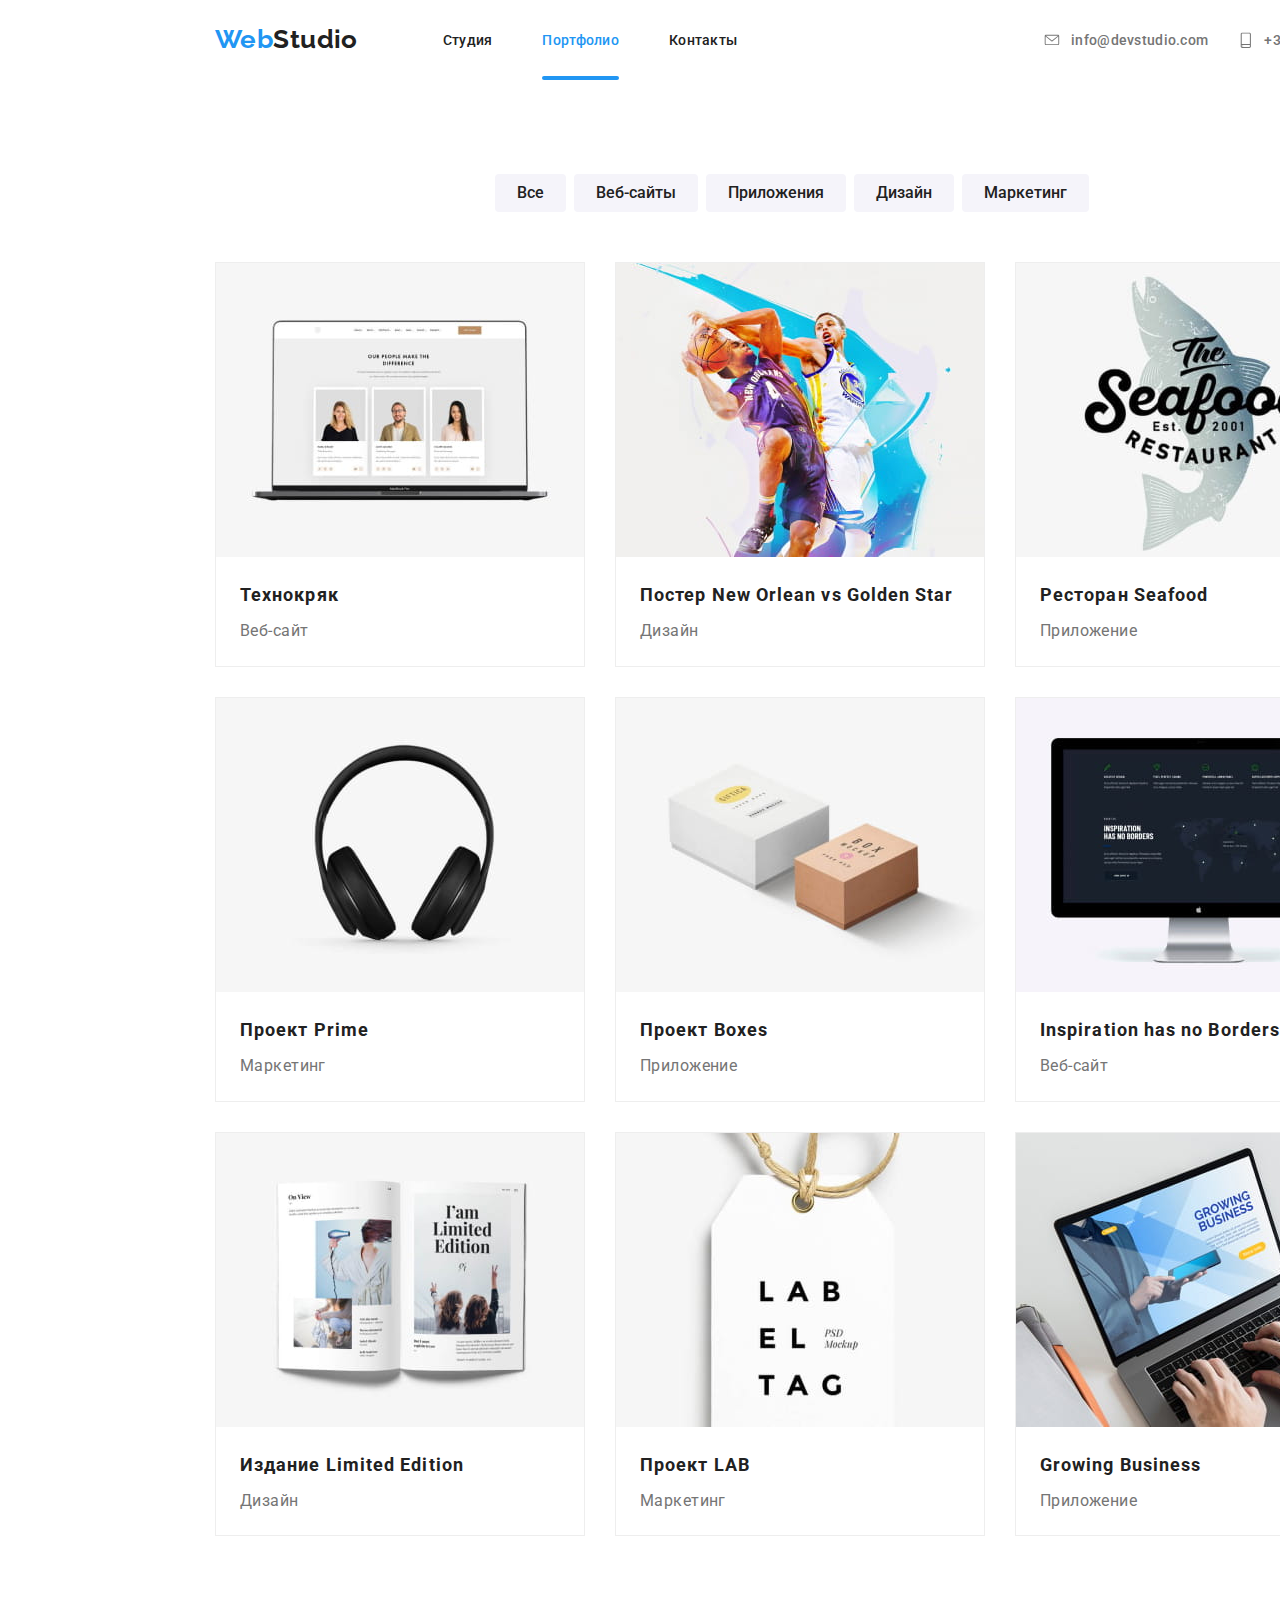
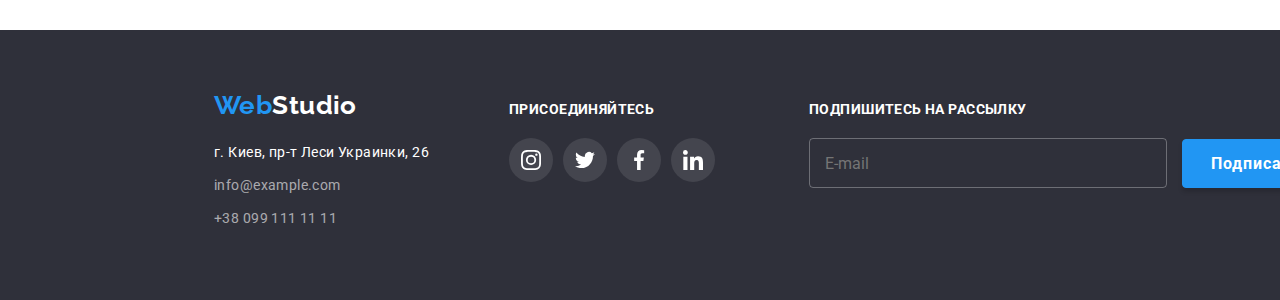
==== commit 26298d6f: "Update" ====
--- a/portfolio.html
+++ b/portfolio.html
@@ -250,14 +250,16 @@
   
           <div class="sign">
             <b class="action-title">Подпишитесь на рассылку</b>
-            <!--форма заполнения мейла-->            
+            <!--форма заполнения мейла-->
             <div class="form-style">
-              <span class="form-sign"></span>
+              <input type="email" name="user-mail" id="mail" placeholder="E-mail" autocomplete="on"/>
+            
               <a href="" class="button secondary">Подписаться
                 <svg class="button-plane" width="24px" height="24px">
                   <use href="./images/sprite.svg#icon-plane"></use>
                 </svg>                
-              </a>
+              </a>                
+            
             </div>
             
           </div>
--- a/css/styles.css
+++ b/css/styles.css
@@ -898,22 +898,36 @@
     color: var(--accent-color);
 } */
 
-.form-style {
-    display: flex;
-}
-
-.sign .form-sign {
-    display: block;
+.form-style input {
+    /* display: flex; */
+    /* display: block; */
     width: 358px;
     height: 50px;
     border: 1px solid rgba(255, 255, 255, 0.3);
-    border-radius: 4px;
-
+    border-radius: 4px;    
+
+    padding: 15px;
     margin-top: 0;
     margin-bottom: 94px;
     margin-right: 12px;
 
-}
+    font-size: 16px;
+    line-height: 1.25; 
+    color: rgba(255, 255, 255, 0.6);
+
+    background-color: inherit;    
+    cursor: pointer;
+}
+
+/* .form-style input::placeholder {
+    margin: 15 16;
+    font-size: 16px;
+    line-height: 1.25; 
+    align-items: center;    
+    justify-content: center;
+
+    color: rgba(255, 255, 255, 0.6);
+} */
 
 .button-plane {    
     margin-left: 10px;
